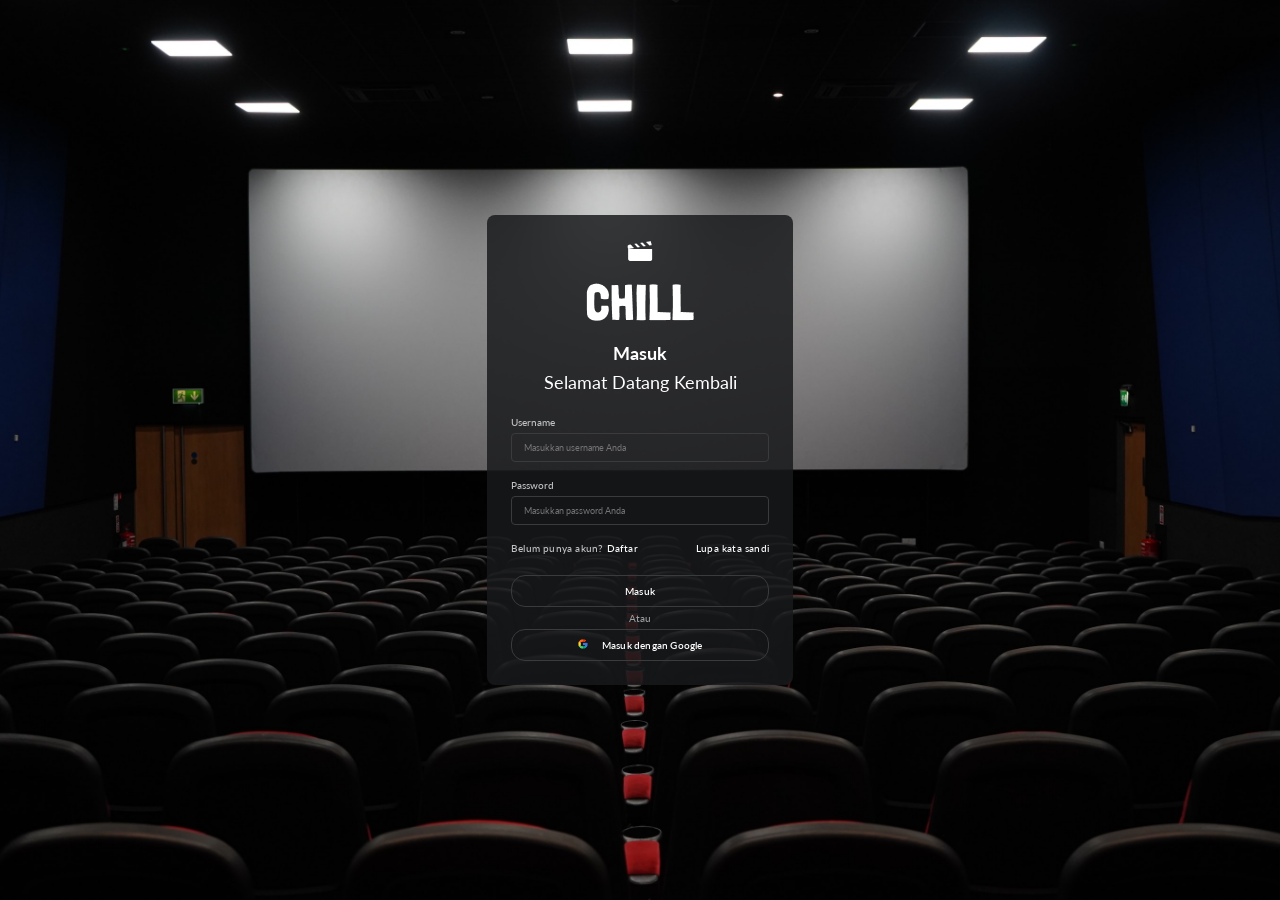
==== index.html @ cab3f24c "Add Login and Daftar page" ====
<!DOCTYPE html>
<html lang="en">
<head>
    <meta charset="UTF-8">
    <meta name="viewport" content="width=device-width, initial-scale=1.0">
    <title>Chill</title>
    <link rel="shortcut icon" href="mini-logo.png" type="image/x-icon">
    <link rel="stylesheet" href="./style/auth.css">
</head>
<body class="body">
    <main class="container">
        <div class="header">
            <img src="/img/mini-logo.png" alt="logo">
            <img src="/img/logo.png" alt="logo">
            <div class="h-tittle">
                <h1>Masuk</h1>
                <p>Selamat Datang Kembali</p>
            </div>
        </div>
        
        <form action="form-input">
            <div class="form-user">
                <label for="username">Username</label>
                <input type="text" name="username" id="username" placeholder="Masukkan username Anda" required>
            </div>
            <div class="form-user">
                <label for="password">Password</label>
                <input type="password" name="password" id="password" placeholder="Masukkan password Anda" required>
            </div>
            <div class="form-daftar">
                <p>Belum punya akun? <a href="/pages/register.html" id="register">Daftar</a></p>
                <a href="#">Lupa kata sandi</a>
            </div>
            <div class="form-action">
                <button type="submit" class="btn">Masuk</button>
                <p>Atau</p>
                <button>
                    <img src="/img/google.png" alt="google-icon" id="google-icon">
                     Masuk dengan Google
                </button>
            </div>

        </form>

    </main>
</body>
</html>
---- style/auth.css ----
@import url(./main.css);

.body {
    display: flex;
    flex-direction: column;
    align-items: center;
    justify-content: center;
    width: 100vw;
    height: 100vh;
    background-image: url('/img/BG.jpg');
    background-repeat: no-repeat;
    background-size: cover;
    background-position: center;
    background-attachment: fixed;
}
#register-body {
    background-image: url('/img/bg-regist.jpg');
}

.container {
    width: 306px;
    background-color: rgba(24, 26, 28, 0.84);
    padding: 24px;
    border-radius: 8px;
}

.header {
    display: flex;
    flex-direction: column;
    align-items: center;
    justify-content: center;
    gap: 20px;
    margin-bottom: 20px;
}
.logo {
    width: 94px;
}
.h-tittle {
    text-align: center;
    color: white;
}
.h-tittle h1 {
    margin-bottom: 4px;
    font-weight: 700;
    font-size: 18px;
    line-height: 140%;
    letter-spacing: 0.2;
}
.h-tittle p {
    font-size: 18px;
    font-weight: 400;
    line-height: 140%;
    letter-spacing: 0.2;
}

.form-user {
    display: flex;
    flex-direction: column;
    gap: 4px;
    margin-bottom: 16px;
}
.form-user label {
    font-weight: 500;
    font-size: 10px;
    line-height: 140%;
    letter-spacing: 0.2;
    color: #C1C2C4;
}
.form-user input {
    padding: 8px 12px;
    background-color: transparent;
    border: 1px solid #3A3B3C;
    border-radius: 4px;
    color: white;
    font-size: 9px;
}
.form-daftar {
    display: flex;
    justify-content: space-between;
    margin-bottom: 20px;
    font-weight: 500;
    font-size: 10px;
    line-height: 140%;
    letter-spacing: 0.2px;
}
.form-daftar p{
    color: #C1C2C4;
}
.form-daftar > a {
    color: white;
    text-decoration: none;
}
.form-daftar > a:hover {
    text-decoration: underline;
}
#register {
    color: white;
    text-decoration: none;
}
#register:visited {
    color: white;
}
#register:hover {
    text-decoration: underline;
}

.form-action {
    display: flex;
    flex-direction: column;
    align-items: center;
    justify-content: center;
    gap: 4px;
}
.form-action button {
    width: 100%;
    padding: 8px 0px;
    color: white;
    background-color: transparent;
    border: 0.58px solid #3A3B3C;
    border-radius: 14px;
    font-weight: 600;
    font-size: 10px;
    line-height: 140%;
    cursor: pointer;
    letter-spacing: 0.2px;
}
.form-action button:hover {
    background-color: #3D4142;
}

#google-icon {
    width: 10px;
    margin-right: 12px;
}

.form-action p {
    font-weight: 500;
    font-size: 10px;
    line-height: 140%;
    letter-spacing: 0.2px;
    color: #9D9EA1;
}
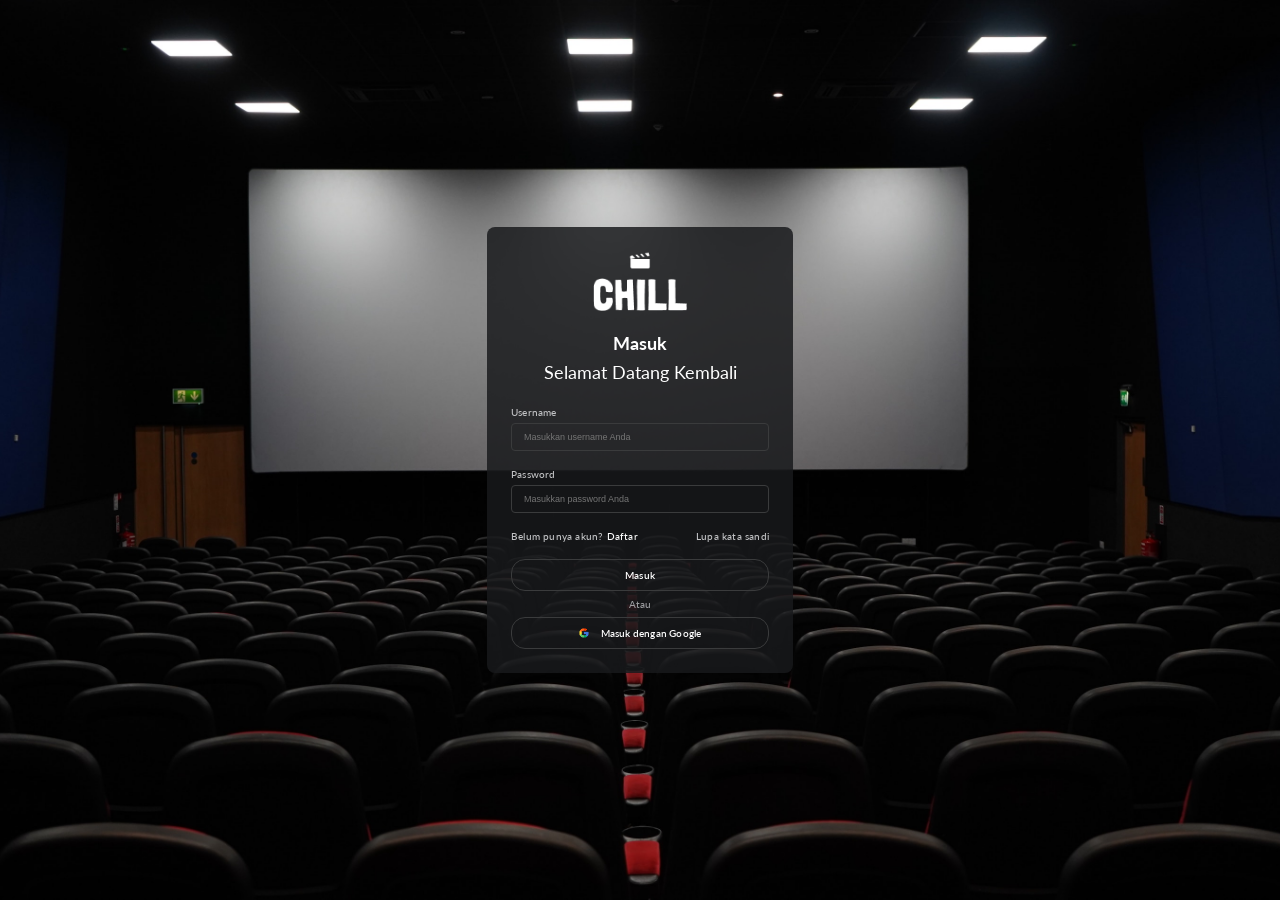
==== commit 1ea74772: "refactory" ====
--- a/index.html
+++ b/index.html
@@ -3,45 +3,45 @@
 <head>
     <meta charset="UTF-8">
     <meta name="viewport" content="width=device-width, initial-scale=1.0">
-    <title>Chill</title>
-    <link rel="shortcut icon" href="mini-logo.png" type="image/x-icon">
+    <title>Chill - Masuk</title>
+    <link rel="shortcut icon" href="./assets/images/brand/logo-mini.png" type="image/x-icon">
     <link rel="stylesheet" href="./style/auth.css">
 </head>
-<body class="body">
-    <main class="container">
-        <div class="header">
-            <img src="/img/mini-logo.png" alt="logo">
-            <img src="/img/logo.png" alt="logo">
-            <div class="h-tittle">
+<body class="page-auth page-auth--login">
+    <main class="auth-card">
+        <header class="auth-card__header">
+            <div class="brand">
+                <img src="./assets/images/brand/logo-mini.png" alt="ChillFlix" class="brand__icon">
+                <img src="./assets/images/brand/logo.png" alt="ChillFlix" class="brand__wordmark">
+            </div>
+            <div class="auth-card__title">
                 <h1>Masuk</h1>
                 <p>Selamat Datang Kembali</p>
             </div>
-        </div>
-        
-        <form action="form-input">
-            <div class="form-user">
+        </header>
+
+        <form class="auth-form" onsubmit="location.href='./pages/beranda.html'; return false;">
+            <div class="form-field">
                 <label for="username">Username</label>
                 <input type="text" name="username" id="username" placeholder="Masukkan username Anda" required>
             </div>
-            <div class="form-user">
+            <div class="form-field">
                 <label for="password">Password</label>
                 <input type="password" name="password" id="password" placeholder="Masukkan password Anda" required>
             </div>
-            <div class="form-daftar">
-                <p>Belum punya akun? <a href="/pages/register.html" id="register">Daftar</a></p>
-                <a href="#">Lupa kata sandi</a>
+            <div class="auth-form__links">
+                <p class="text-muted">Belum punya akun? <a href="./pages/register.html" class="link">Daftar</a></p>
+                <a href="#" class="link link--muted">Lupa kata sandi</a>
             </div>
-            <div class="form-action">
-                <button type="submit" class="btn">Masuk</button>
-                <p>Atau</p>
-                <button>
-                    <img src="/img/google.png" alt="google-icon" id="google-icon">
-                     Masuk dengan Google
+            <div class="auth-form__actions">
+                <button type="submit" class="btn btn--primary">Masuk</button>
+                <span class="auth-form__divider">Atau</span>
+                <button type="button" class="btn btn--outline">
+                    <img src="./assets/images/ui/google.png" alt="Google" class="btn__icon">
+                    Masuk dengan Google
                 </button>
             </div>
-
         </form>
-
     </main>
 </body>
-</html>+</html>
--- a/style/auth.css
+++ b/style/auth.css
@@ -1,142 +1,2 @@
-@import url(./main.css);
-
-.body {
-    display: flex;
-    flex-direction: column;
-    align-items: center;
-    justify-content: center;
-    width: 100vw;
-    height: 100vh;
-    background-image: url('/img/BG.jpg');
-    background-repeat: no-repeat;
-    background-size: cover;
-    background-position: center;
-    background-attachment: fixed;
-}
-#register-body {
-    background-image: url('/img/bg-regist.jpg');
-}
-
-.container {
-    width: 306px;
-    background-color: rgba(24, 26, 28, 0.84);
-    padding: 24px;
-    border-radius: 8px;
-}
-
-.header {
-    display: flex;
-    flex-direction: column;
-    align-items: center;
-    justify-content: center;
-    gap: 20px;
-    margin-bottom: 20px;
-}
-.logo {
-    width: 94px;
-}
-.h-tittle {
-    text-align: center;
-    color: white;
-}
-.h-tittle h1 {
-    margin-bottom: 4px;
-    font-weight: 700;
-    font-size: 18px;
-    line-height: 140%;
-    letter-spacing: 0.2;
-}
-.h-tittle p {
-    font-size: 18px;
-    font-weight: 400;
-    line-height: 140%;
-    letter-spacing: 0.2;
-}
-
-.form-user {
-    display: flex;
-    flex-direction: column;
-    gap: 4px;
-    margin-bottom: 16px;
-}
-.form-user label {
-    font-weight: 500;
-    font-size: 10px;
-    line-height: 140%;
-    letter-spacing: 0.2;
-    color: #C1C2C4;
-}
-.form-user input {
-    padding: 8px 12px;
-    background-color: transparent;
-    border: 1px solid #3A3B3C;
-    border-radius: 4px;
-    color: white;
-    font-size: 9px;
-}
-.form-daftar {
-    display: flex;
-    justify-content: space-between;
-    margin-bottom: 20px;
-    font-weight: 500;
-    font-size: 10px;
-    line-height: 140%;
-    letter-spacing: 0.2px;
-}
-.form-daftar p{
-    color: #C1C2C4;
-}
-.form-daftar > a {
-    color: white;
-    text-decoration: none;
-}
-.form-daftar > a:hover {
-    text-decoration: underline;
-}
-#register {
-    color: white;
-    text-decoration: none;
-}
-#register:visited {
-    color: white;
-}
-#register:hover {
-    text-decoration: underline;
-}
-
-.form-action {
-    display: flex;
-    flex-direction: column;
-    align-items: center;
-    justify-content: center;
-    gap: 4px;
-}
-.form-action button {
-    width: 100%;
-    padding: 8px 0px;
-    color: white;
-    background-color: transparent;
-    border: 0.58px solid #3A3B3C;
-    border-radius: 14px;
-    font-weight: 600;
-    font-size: 10px;
-    line-height: 140%;
-    cursor: pointer;
-    letter-spacing: 0.2px;
-}
-.form-action button:hover {
-    background-color: #3D4142;
-}
-
-#google-icon {
-    width: 10px;
-    margin-right: 12px;
-}
-
-.form-action p {
-    font-weight: 500;
-    font-size: 10px;
-    line-height: 140%;
-    letter-spacing: 0.2px;
-    color: #9D9EA1;
-}+@import url('./base.css');
+@import url('./pages/auth.css');
